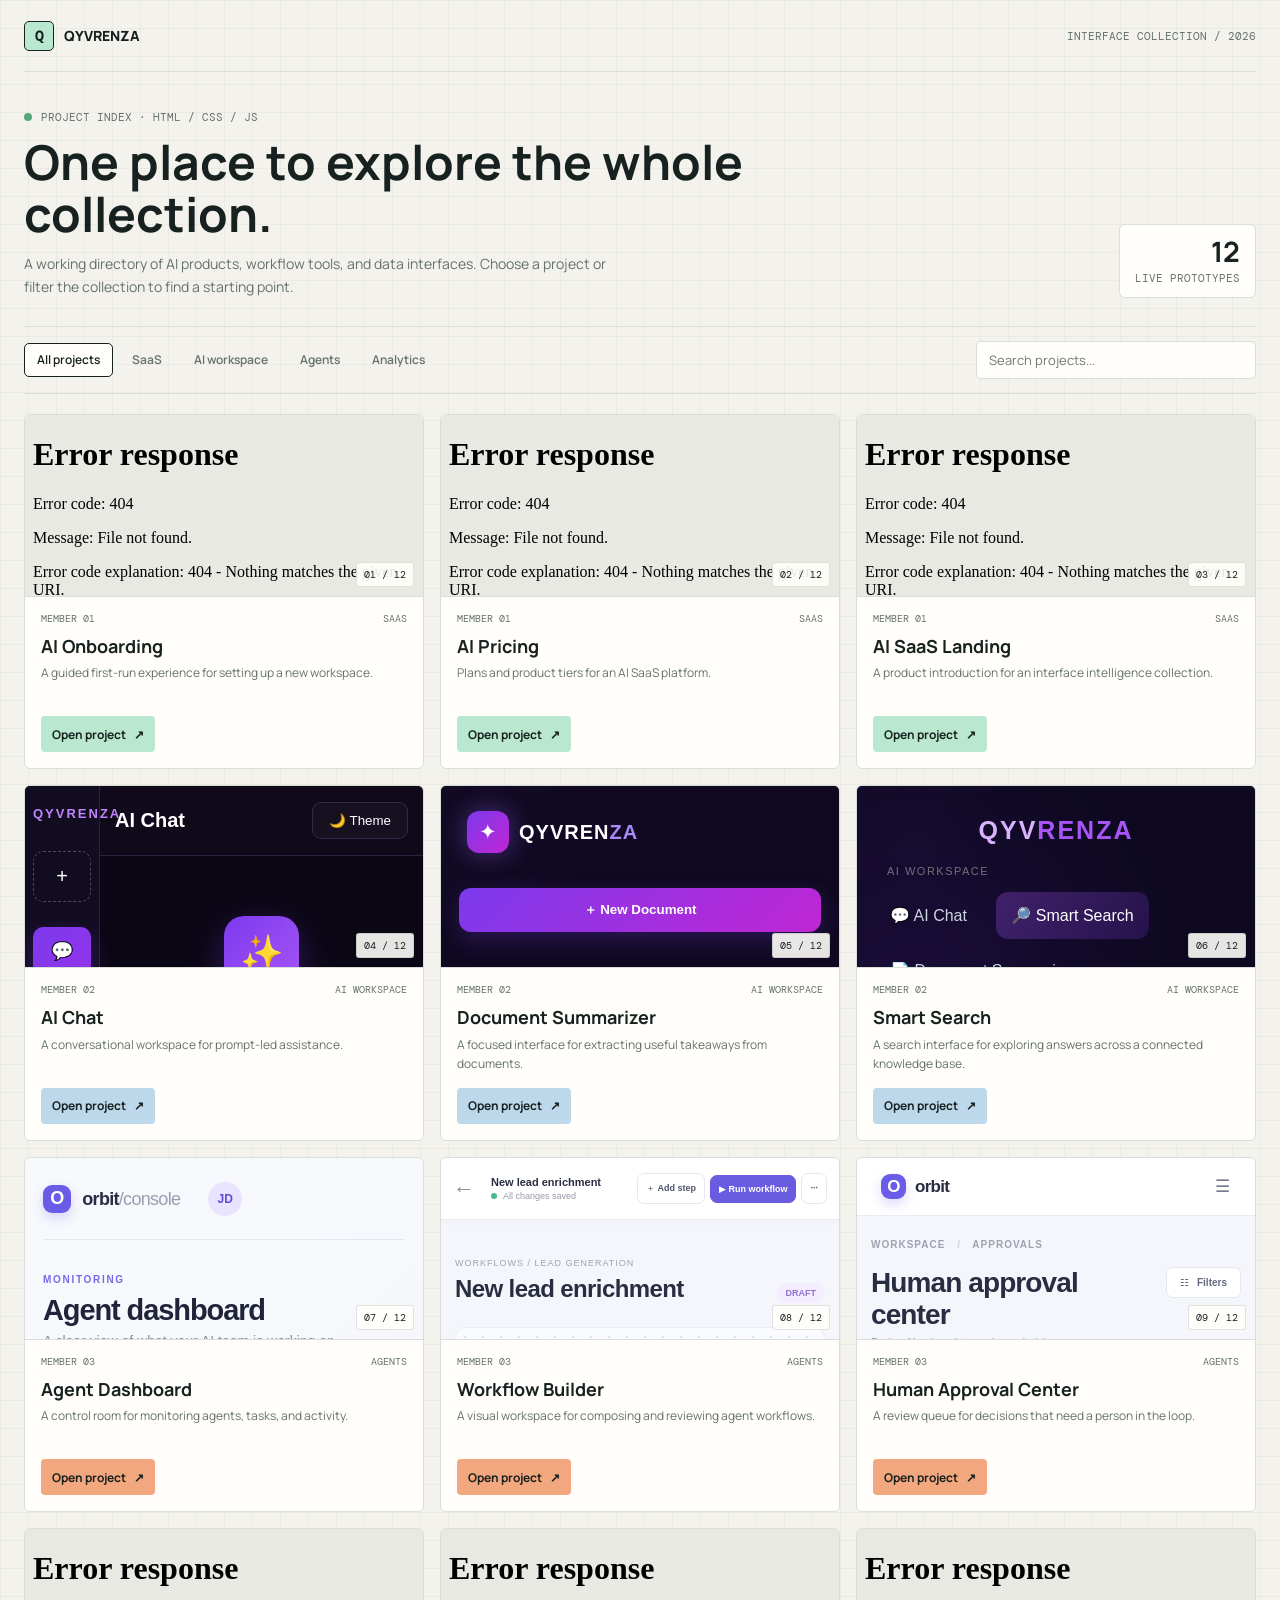
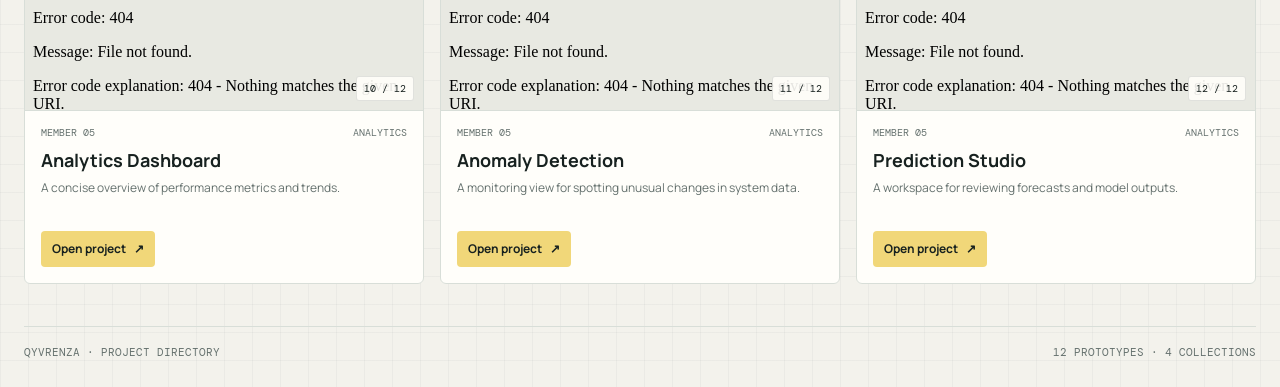
==== index.html @ 51207d74 "feat: add QYVRENZA project index" ====
<!doctype html>
<html lang="en">

<head>
    <meta charset="utf-8">
    <meta name="viewport" content="width=device-width, initial-scale=1">
    <meta name="theme-color" content="#f3f2ec">
    <meta name="description" content="Explore the QYVRENZA collection of AI, SaaS, workflow, and analytics interfaces.">
    <title>QYVRENZA | Project Index</title>
    <link rel="preconnect" href="https://fonts.googleapis.com">
    <link rel="preconnect" href="https://fonts.gstatic.com" crossorigin>
    <link
        href="https://fonts.googleapis.com/css2?family=DM+Mono:wght@400;500&family=Manrope:wght@400;500;600;700;800&display=swap"
        rel="stylesheet">
    <style>
        :root {
            color-scheme: light;
            --paper: #f3f2ec;
            --surface: #fffefa;
            --ink: #17211f;
            --muted: #65716e;
            --line: #d8ded8;
            --green: #b9e7cf;
            --orange: #f2a77e;
            --yellow: #f1d779;
            --blue: #bed8eb;
            --mono: "DM Mono", Consolas, monospace;
            --sans: "Manrope", "Trebuchet MS", sans-serif;
        }

        * {
            box-sizing: border-box;
        }

        body {
            min-width: 320px;
            margin: 0;
            color: var(--ink);
            background-color: var(--paper);
            background-image: linear-gradient(rgba(23, 33, 31, .035) 1px, transparent 1px), linear-gradient(90deg, rgba(23, 33, 31, .035) 1px, transparent 1px);
            background-size: 28px 28px;
            font-family: var(--sans);
            letter-spacing: 0;
        }

        a {
            color: inherit;
        }

        .shell {
            width: min(1320px, calc(100% - 48px));
            margin: 0 auto;
        }

        .topbar {
            display: flex;
            align-items: center;
            justify-content: space-between;
            min-height: 72px;
            border-bottom: 1px solid var(--line);
        }

        .brand {
            display: inline-flex;
            align-items: center;
            gap: 10px;
            text-decoration: none;
            font-size: 14px;
            font-weight: 800;
        }

        .brand-mark {
            display: grid;
            width: 30px;
            aspect-ratio: 1;
            place-items: center;
            border: 1px solid var(--ink);
            border-radius: 5px;
            background: var(--green);
            font-family: var(--mono);
            font-size: 14px;
        }

        .top-note,
        .eyebrow,
        .app-meta,
        .count,
        .footer-note {
            font-family: var(--mono);
            font-size: 11px;
            text-transform: uppercase;
        }

        .top-note {
            color: var(--muted);
        }

        .intro {
            display: grid;
            grid-template-columns: minmax(0, 1fr) auto;
            gap: 28px;
            align-items: end;
            padding: 38px 0 28px;
        }

        .eyebrow {
            display: flex;
            align-items: center;
            gap: 9px;
            margin: 0 0 12px;
            color: var(--muted);
        }

        .eyebrow::before {
            width: 8px;
            height: 8px;
            border-radius: 50%;
            background: #58a77b;
            content: "";
        }

        h1 {
            max-width: 720px;
            margin: 0;
            font-size: clamp(30px, 4vw, 48px);
            line-height: 1.08;
            font-weight: 700;
        }

        .intro-copy {
            max-width: 610px;
            margin: 12px 0 0;
            color: var(--muted);
            font-size: 14px;
            line-height: 1.65;
        }

        .project-count {
            display: grid;
            min-width: 112px;
            padding: 12px 15px;
            border: 1px solid var(--line);
            border-radius: 6px;
            background: var(--surface);
            text-align: right;
        }

        .project-count strong {
            font-size: 28px;
            line-height: 1;
        }

        .count {
            margin-top: 6px;
            color: var(--muted);
        }

        .toolbar {
            display: flex;
            align-items: center;
            justify-content: space-between;
            gap: 14px;
            padding: 14px 0;
            border-top: 1px solid var(--line);
            border-bottom: 1px solid var(--line);
        }

        .filters {
            display: flex;
            flex-wrap: wrap;
            gap: 6px;
        }

        .filter {
            min-height: 34px;
            padding: 0 12px;
            border: 1px solid transparent;
            border-radius: 5px;
            color: var(--muted);
            background: transparent;
            font: 600 12px var(--sans);
            cursor: pointer;
        }

        .filter:hover {
            border-color: var(--line);
            color: var(--ink);
        }

        .filter[aria-pressed="true"] {
            border-color: var(--ink);
            color: var(--ink);
            background: var(--surface);
        }

        .search {
            width: min(280px, 100%);
            height: 38px;
            padding: 0 12px;
            border: 1px solid var(--line);
            border-radius: 5px;
            outline: none;
            color: var(--ink);
            background: var(--surface);
            font: 13px var(--sans);
        }

        .search:focus {
            border-color: #398864;
            box-shadow: 0 0 0 3px rgba(88, 167, 123, .16);
        }

        .grid {
            display: grid;
            grid-template-columns: repeat(3, minmax(0, 1fr));
            gap: 16px;
            padding: 20px 0 42px;
        }

        .app-card {
            min-width: 0;
            overflow: hidden;
            border: 1px solid var(--line);
            border-radius: 6px;
            background: var(--surface);
            animation: arrive .35s ease both;
        }

        .app-card:nth-child(3n + 2) {
            animation-delay: 45ms;
        }

        .app-card:nth-child(3n) {
            animation-delay: 90ms;
        }

        .preview {
            position: relative;
            height: 182px;
            overflow: hidden;
            border-bottom: 1px solid var(--line);
            background: #e8e9e2;
            pointer-events: none;
        }

        .preview iframe {
            display: block;
            width: 100%;
            height: 100%;
            border: 0;
            pointer-events: none;
            transform-origin: top left;
        }

        .preview-label {
            position: absolute;
            right: 9px;
            bottom: 9px;
            padding: 5px 7px;
            border: 1px solid rgba(23, 33, 31, .12);
            border-radius: 3px;
            color: var(--ink);
            background: rgba(255, 254, 250, .9);
            font: 10px var(--mono);
        }

        .app-body {
            padding: 15px 16px 16px;
        }

        .app-meta {
            display: flex;
            align-items: center;
            justify-content: space-between;
            gap: 12px;
            color: var(--muted);
            font-size: 10px;
        }

        .app-title {
            margin: 10px 0 6px;
            font-size: 18px;
            line-height: 1.25;
        }

        .app-description {
            min-height: 40px;
            margin: 0;
            color: var(--muted);
            font-size: 12px;
            line-height: 1.6;
        }

        .app-link {
            display: inline-flex;
            align-items: center;
            gap: 8px;
            min-height: 36px;
            margin-top: 13px;
            padding: 0 11px;
            border-radius: 4px;
            background: var(--green);
            font-size: 12px;
            font-weight: 700;
            text-decoration: none;
        }

        .app-link:hover {
            background: #a2d9bc;
        }

        .app-card[data-group="workspace"] .app-link {
            background: var(--blue);
        }

        .app-card[data-group="agents"] .app-link {
            background: var(--orange);
        }

        .app-card[data-group="analytics"] .app-link {
            background: var(--yellow);
        }

        .empty-state {
            display: none;
            grid-column: 1 / -1;
            padding: 45px 20px;
            border: 1px dashed var(--line);
            color: var(--muted);
            text-align: center;
            font-size: 14px;
        }

        .footer {
            display: flex;
            justify-content: space-between;
            gap: 16px;
            padding: 18px 0 28px;
            border-top: 1px solid var(--line);
            color: var(--muted);
        }

        .footer-note {
            margin: 0;
        }

        .sr-only {
            position: absolute;
            width: 1px;
            height: 1px;
            padding: 0;
            overflow: hidden;
            clip: rect(0, 0, 0, 0);
            white-space: nowrap;
            border: 0;
        }

        @keyframes arrive {
            from {
                opacity: 0;
                transform: translateY(8px);
            }

            to {
                opacity: 1;
                transform: translateY(0);
            }
        }

        @media (max-width: 900px) {
            .grid {
                grid-template-columns: repeat(2, minmax(0, 1fr));
            }

            .toolbar {
                align-items: flex-start;
                flex-direction: column;
            }

            .search {
                width: 100%;
            }
        }

        @media (max-width: 600px) {
            .shell {
                width: min(100% - 28px, 520px);
            }

            .topbar {
                min-height: 60px;
            }

            .top-note {
                font-size: 9px;
            }

            .intro {
                grid-template-columns: 1fr;
                gap: 16px;
                padding: 26px 0 20px;
            }

            .project-count {
                display: flex;
                align-items: baseline;
                gap: 9px;
                width: fit-content;
                text-align: left;
            }

            .project-count strong {
                font-size: 21px;
            }

            .count {
                margin: 0;
            }

            .grid {
                grid-template-columns: 1fr;
                gap: 12px;
                padding-top: 14px;
            }

            .preview {
                height: 195px;
            }

            .app-description {
                min-height: 0;
            }

            .footer {
                flex-direction: column;
            }
        }

        @media (prefers-reduced-motion: reduce) {

            *,
            *::before,
            *::after {
                scroll-behavior: auto !important;
                animation-duration: .01ms !important;
                animation-iteration-count: 1 !important;
            }
        }
    </style>
</head>

<body>
    <header class="shell topbar">
        <a class="brand" href="index.html" aria-label="QYVRENZA project index">
            <span class="brand-mark" aria-hidden="true">Q</span>
            <span>QYVRENZA</span>
        </a>
        <span class="top-note">Interface collection / 2026</span>
    </header>

    <main class="shell">
        <section class="intro" aria-labelledby="page-title">
            <div>
                <p class="eyebrow">Project index · HTML / CSS / JS</p>
                <h1 id="page-title">One place to explore the whole collection.</h1>
                <p class="intro-copy">A working directory of AI products, workflow tools, and data interfaces. Choose a
                    project or filter the collection to find a starting point.</p>
            </div>
            <div class="project-count">
                <strong id="total-count">12</strong>
                <span class="count">live prototypes</span>
            </div>
        </section>

        <section class="toolbar" aria-label="Project filters">
            <div class="filters" role="group" aria-label="Filter by collection">
                <button class="filter" type="button" data-filter="all" aria-pressed="true">All projects</button>
                <button class="filter" type="button" data-filter="saas" aria-pressed="false">SaaS</button>
                <button class="filter" type="button" data-filter="workspace" aria-pressed="false">AI workspace</button>
                <button class="filter" type="button" data-filter="agents" aria-pressed="false">Agents</button>
                <button class="filter" type="button" data-filter="analytics" aria-pressed="false">Analytics</button>
            </div>
            <label class="sr-only" for="project-search">Search projects</label>
            <input class="search" id="project-search" type="search" placeholder="Search projects..." autocomplete="off">
        </section>

        <section class="grid" id="project-grid" aria-label="Projects">
            <article class="app-card" data-group="saas" data-search="onboarding workspace setup member 1">
                <div class="preview"><iframe src="member-1/ai-onboarding/index.html" title="Preview: AI onboarding"
                        loading="lazy"></iframe><span class="preview-label">01 / 12</span></div>
                <div class="app-body">
                    <div class="app-meta"><span>Member 01</span><span>SaaS</span></div>
                    <h2 class="app-title">AI Onboarding</h2>
                    <p class="app-description">A guided first-run experience for setting up a new workspace.</p><a
                        class="app-link" href="member-1/ai-onboarding/index.html">Open project <span
                            aria-hidden="true">↗</span></a>
                </div>
            </article>

            <article class="app-card" data-group="saas" data-search="pricing plans billing member 1">
                <div class="preview"><iframe src="member-1/ai-pricing/index.html" title="Preview: AI pricing"
                        loading="lazy"></iframe><span class="preview-label">02 / 12</span></div>
                <div class="app-body">
                    <div class="app-meta"><span>Member 01</span><span>SaaS</span></div>
                    <h2 class="app-title">AI Pricing</h2>
                    <p class="app-description">Plans and product tiers for an AI SaaS platform.</p><a class="app-link"
                        href="member-1/ai-pricing/index.html">Open project <span aria-hidden="true">↗</span></a>
                </div>
            </article>

            <article class="app-card" data-group="saas" data-search="landing product interface intelligence member 1">
                <div class="preview"><iframe src="member-1/ai-saas-landing/index.html"
                        title="Preview: AI SaaS landing page" loading="lazy"></iframe><span class="preview-label">03 /
                        12</span></div>
                <div class="app-body">
                    <div class="app-meta"><span>Member 01</span><span>SaaS</span></div>
                    <h2 class="app-title">AI SaaS Landing</h2>
                    <p class="app-description">A product introduction for an interface intelligence collection.</p><a
                        class="app-link" href="member-1/ai-saas-landing/index.html">Open project <span
                            aria-hidden="true">↗</span></a>
                </div>
            </article>

            <article class="app-card" data-group="workspace" data-search="chat assistant conversation member 2">
                <div class="preview"><iframe src="member-2/AI-Chat/index.html" title="Preview: AI chat workspace"
                        loading="lazy"></iframe><span class="preview-label">04 / 12</span></div>
                <div class="app-body">
                    <div class="app-meta"><span>Member 02</span><span>AI workspace</span></div>
                    <h2 class="app-title">AI Chat</h2>
                    <p class="app-description">A conversational workspace for prompt-led assistance.</p><a
                        class="app-link" href="member-2/AI-Chat/index.html">Open project <span
                            aria-hidden="true">↗</span></a>
                </div>
            </article>

            <article class="app-card" data-group="workspace" data-search="document summarize summary member 2">
                <div class="preview"><iframe src="member-2/document-summarizer/index.html"
                        title="Preview: document summarizer" loading="lazy"></iframe><span class="preview-label">05 /
                        12</span></div>
                <div class="app-body">
                    <div class="app-meta"><span>Member 02</span><span>AI workspace</span></div>
                    <h2 class="app-title">Document Summarizer</h2>
                    <p class="app-description">A focused interface for extracting useful takeaways from documents.</p><a
                        class="app-link" href="member-2/document-summarizer/index.html">Open project <span
                            aria-hidden="true">↗</span></a>
                </div>
            </article>

            <article class="app-card" data-group="workspace" data-search="smart search knowledge find member 2">
                <div class="preview"><iframe src="member-2/smart-search/index.html" title="Preview: AI smart search"
                        loading="lazy"></iframe><span class="preview-label">06 / 12</span></div>
                <div class="app-body">
                    <div class="app-meta"><span>Member 02</span><span>AI workspace</span></div>
                    <h2 class="app-title">Smart Search</h2>
                    <p class="app-description">A search interface for exploring answers across a connected knowledge
                        base.</p><a class="app-link" href="member-2/smart-search/index.html">Open project <span
                            aria-hidden="true">↗</span></a>
                </div>
            </article>

            <article class="app-card" data-group="agents" data-search="agent dashboard monitor overview member 3">
                <div class="preview"><iframe src="member-3/ai-agent-dashboard/index.html"
                        title="Preview: agent dashboard" loading="lazy"></iframe><span class="preview-label">07 /
                        12</span></div>
                <div class="app-body">
                    <div class="app-meta"><span>Member 03</span><span>Agents</span></div>
                    <h2 class="app-title">Agent Dashboard</h2>
                    <p class="app-description">A control room for monitoring agents, tasks, and activity.</p><a
                        class="app-link" href="member-3/ai-agent-dashboard/index.html">Open project <span
                            aria-hidden="true">↗</span></a>
                </div>
            </article>

            <article class="app-card" data-group="agents" data-search="workflow builder automation member 3">
                <div class="preview"><iframe src="member-3/ai-workflow-builder/index.html"
                        title="Preview: AI workflow builder" loading="lazy"></iframe><span class="preview-label">08 /
                        12</span></div>
                <div class="app-body">
                    <div class="app-meta"><span>Member 03</span><span>Agents</span></div>
                    <h2 class="app-title">Workflow Builder</h2>
                    <p class="app-description">A visual workspace for composing and reviewing agent workflows.</p><a
                        class="app-link" href="member-3/ai-workflow-builder/index.html">Open project <span
                            aria-hidden="true">↗</span></a>
                </div>
            </article>

            <article class="app-card" data-group="agents" data-search="human approval review decisions member 3">
                <div class="preview"><iframe src="member-3/human-approval-center/index.html"
                        title="Preview: human approval center" loading="lazy"></iframe><span class="preview-label">09 /
                        12</span></div>
                <div class="app-body">
                    <div class="app-meta"><span>Member 03</span><span>Agents</span></div>
                    <h2 class="app-title">Human Approval Center</h2>
                    <p class="app-description">A review queue for decisions that need a person in the loop.</p><a
                        class="app-link" href="member-3/human-approval-center/index.html">Open project <span
                            aria-hidden="true">↗</span></a>
                </div>
            </article>

            <article class="app-card" data-group="analytics" data-search="analytics dashboard metrics member 5">
                <div class="preview"><iframe src="member-5/analytics-dashboard/index.html"
                        title="Preview: analytics dashboard" loading="lazy"></iframe><span class="preview-label">10 /
                        12</span></div>
                <div class="app-body">
                    <div class="app-meta"><span>Member 05</span><span>Analytics</span></div>
                    <h2 class="app-title">Analytics Dashboard</h2>
                    <p class="app-description">A concise overview of performance metrics and trends.</p><a
                        class="app-link" href="member-5/analytics-dashboard/index.html">Open project <span
                            aria-hidden="true">↗</span></a>
                </div>
            </article>

            <article class="app-card" data-group="analytics" data-search="anomaly detection alerts monitor member 5">
                <div class="preview"><iframe src="member-5/anomaly-detection/index.html"
                        title="Preview: anomaly detection" loading="lazy"></iframe><span class="preview-label">11 /
                        12</span></div>
                <div class="app-body">
                    <div class="app-meta"><span>Member 05</span><span>Analytics</span></div>
                    <h2 class="app-title">Anomaly Detection</h2>
                    <p class="app-description">A monitoring view for spotting unusual changes in system data.</p><a
                        class="app-link" href="member-5/anomaly-detection/index.html">Open project <span
                            aria-hidden="true">↗</span></a>
                </div>
            </article>

            <article class="app-card" data-group="analytics" data-search="prediction studio forecast modeling member 5">
                <div class="preview"><iframe src="member-5/prediction-studio/index.html"
                        title="Preview: prediction studio" loading="lazy"></iframe><span class="preview-label">12 /
                        12</span></div>
                <div class="app-body">
                    <div class="app-meta"><span>Member 05</span><span>Analytics</span></div>
                    <h2 class="app-title">Prediction Studio</h2>
                    <p class="app-description">A workspace for reviewing forecasts and model outputs.</p><a
                        class="app-link" href="member-5/prediction-studio/index.html">Open project <span
                            aria-hidden="true">↗</span></a>
                </div>
            </article>

            <p class="empty-state" id="empty-state">No projects match those filters.</p>
        </section>
    </main>

    <footer class="shell footer">
        <p class="footer-note">QYVRENZA · Project directory</p>
        <p class="footer-note">12 prototypes · 4 collections</p>
    </footer>

    <script>
        const cards = [...document.querySelectorAll('.app-card')];
        const filters = [...document.querySelectorAll('.filter')];
        const search = document.querySelector('#project-search');
        const emptyState = document.querySelector('#empty-state');
        const totalCount = document.querySelector('#total-count');
        let activeFilter = 'all';

        function updateProjects() {
            const query = search.value.trim().toLowerCase();
            let visibleCount = 0;

            for (const card of cards) {
                const matchesFilter = activeFilter === 'all' || card.dataset.group === activeFilter;
                const matchesSearch = `${card.dataset.search} ${card.textContent}`.toLowerCase().includes(query);
                const isVisible = matchesFilter && matchesSearch;
                card.hidden = !isVisible;
                if (isVisible) visibleCount += 1;
            }

            emptyState.style.display = visibleCount === 0 ? 'block' : 'none';
            totalCount.textContent = String(visibleCount);
        }

        for (const button of filters) {
            button.addEventListener('click', () => {
                activeFilter = button.dataset.filter;
                for (const filter of filters) filter.setAttribute('aria-pressed', String(filter === button));
                updateProjects();
            });
        }

        search.addEventListener('input', updateProjects);
    </script>
</body>

</html>
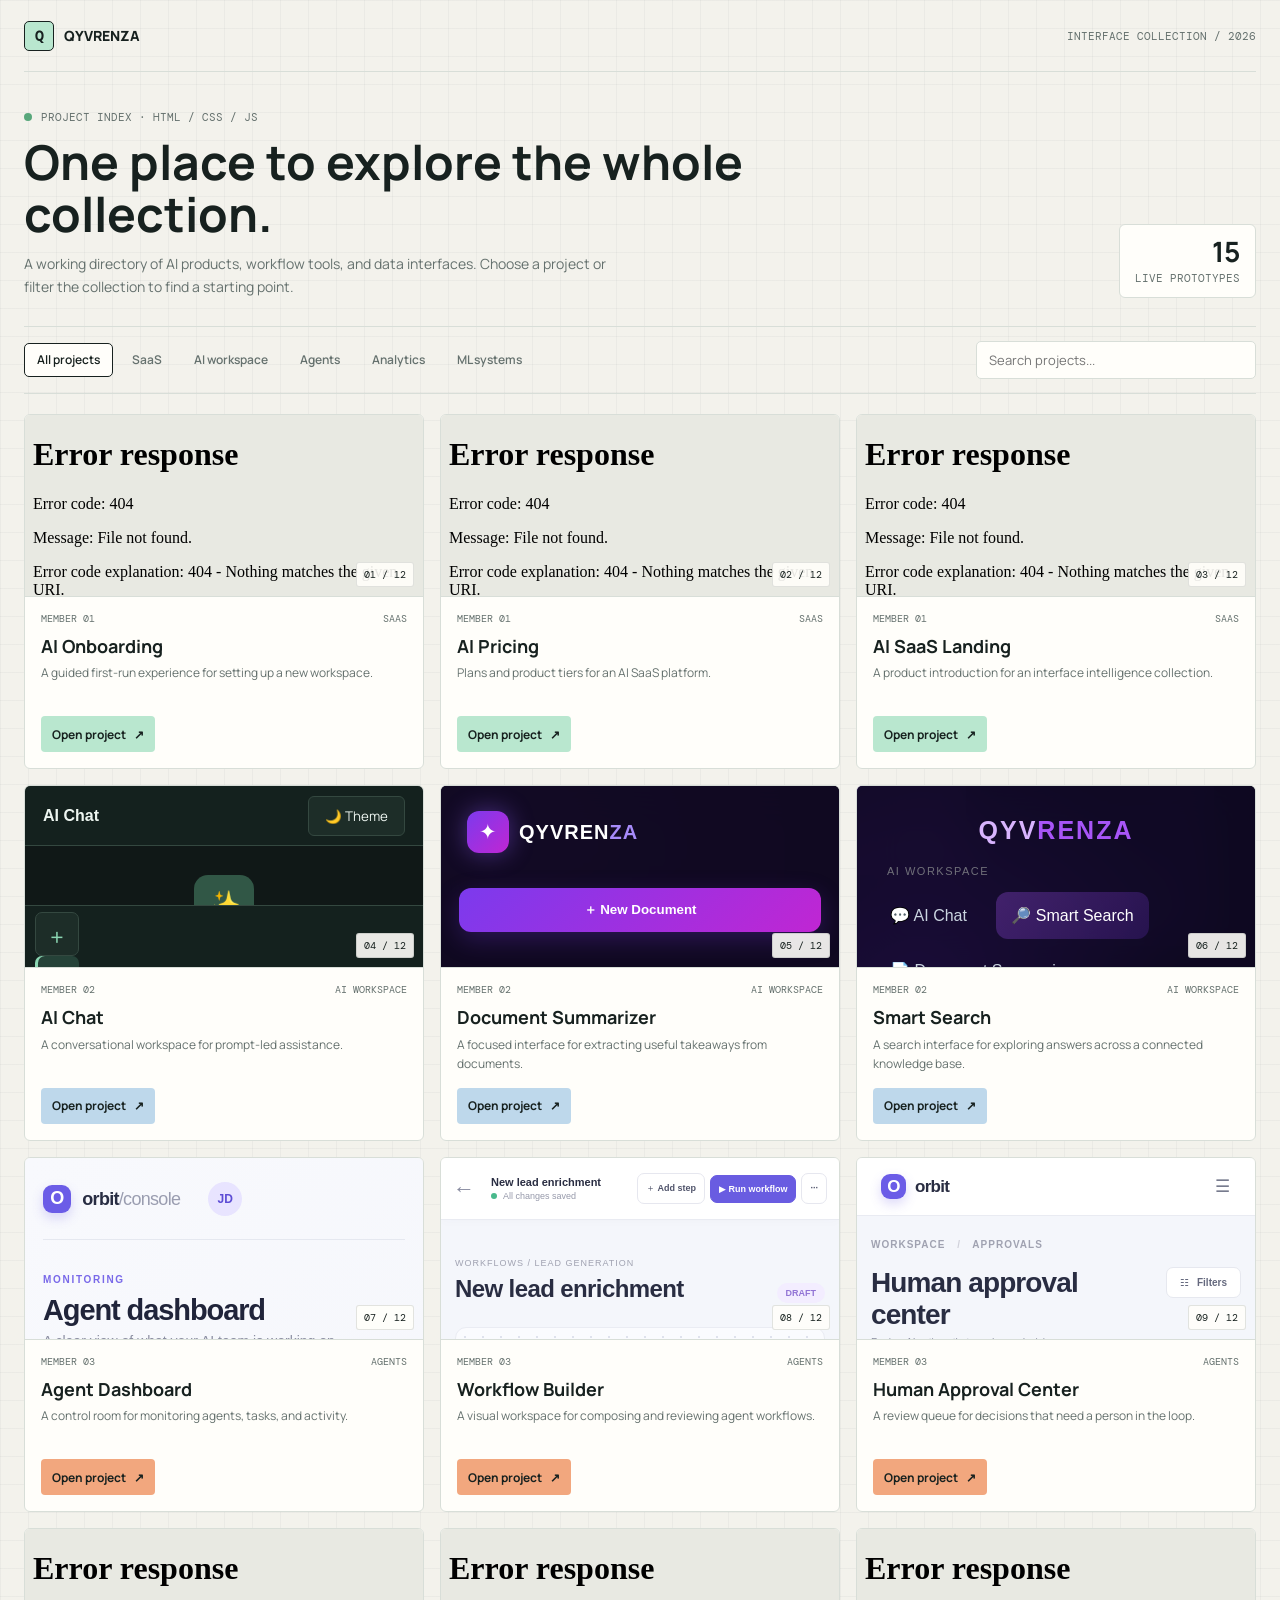
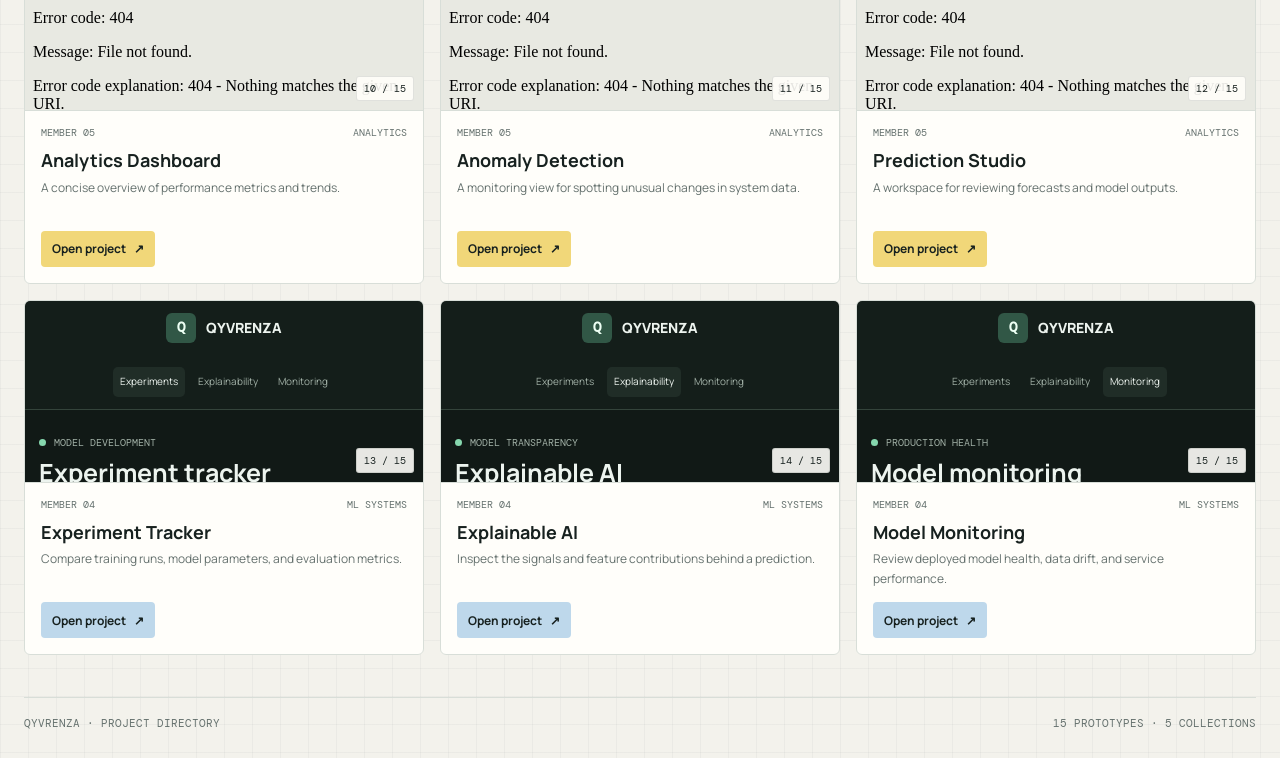
==== commit eed833e3: "feat: organize Member 4 ML apps" ====
--- a/index.html
+++ b/index.html
@@ -321,6 +321,10 @@
             background: var(--yellow);
         }
 
+        .app-card[data-group="mlops"] .app-link {
+            background: var(--blue);
+        }
+
         .empty-state {
             display: none;
             grid-column: 1 / -1;
@@ -467,7 +471,7 @@
                     project or filter the collection to find a starting point.</p>
             </div>
             <div class="project-count">
-                <strong id="total-count">12</strong>
+                <strong id="total-count">15</strong>
                 <span class="count">live prototypes</span>
             </div>
         </section>
@@ -479,6 +483,7 @@
                 <button class="filter" type="button" data-filter="workspace" aria-pressed="false">AI workspace</button>
                 <button class="filter" type="button" data-filter="agents" aria-pressed="false">Agents</button>
                 <button class="filter" type="button" data-filter="analytics" aria-pressed="false">Analytics</button>
+                <button class="filter" type="button" data-filter="mlops" aria-pressed="false">ML systems</button>
             </div>
             <label class="sr-only" for="project-search">Search projects</label>
             <input class="search" id="project-search" type="search" placeholder="Search projects..." autocomplete="off">
@@ -600,7 +605,7 @@
             <article class="app-card" data-group="analytics" data-search="analytics dashboard metrics member 5">
                 <div class="preview"><iframe src="member-5/analytics-dashboard/index.html"
                         title="Preview: analytics dashboard" loading="lazy"></iframe><span class="preview-label">10 /
-                        12</span></div>
+                        15</span></div>
                 <div class="app-body">
                     <div class="app-meta"><span>Member 05</span><span>Analytics</span></div>
                     <h2 class="app-title">Analytics Dashboard</h2>
@@ -613,7 +618,7 @@
             <article class="app-card" data-group="analytics" data-search="anomaly detection alerts monitor member 5">
                 <div class="preview"><iframe src="member-5/anomaly-detection/index.html"
                         title="Preview: anomaly detection" loading="lazy"></iframe><span class="preview-label">11 /
-                        12</span></div>
+                        15</span></div>
                 <div class="app-body">
                     <div class="app-meta"><span>Member 05</span><span>Analytics</span></div>
                     <h2 class="app-title">Anomaly Detection</h2>
@@ -626,7 +631,7 @@
             <article class="app-card" data-group="analytics" data-search="prediction studio forecast modeling member 5">
                 <div class="preview"><iframe src="member-5/prediction-studio/index.html"
                         title="Preview: prediction studio" loading="lazy"></iframe><span class="preview-label">12 /
-                        12</span></div>
+                        15</span></div>
                 <div class="app-body">
                     <div class="app-meta"><span>Member 05</span><span>Analytics</span></div>
                     <h2 class="app-title">Prediction Studio</h2>
@@ -636,13 +641,54 @@
                 </div>
             </article>
 
+            <article class="app-card" data-group="mlops"
+                data-search="experiment tracker machine learning model runs member 4">
+                <div class="preview"><iframe src="member-4/experiment-tracker/index.html"
+                        title="Preview: ML experiment tracker" loading="lazy"></iframe><span class="preview-label">13 /
+                        15</span></div>
+                <div class="app-body">
+                    <div class="app-meta"><span>Member 04</span><span>ML systems</span></div>
+                    <h2 class="app-title">Experiment Tracker</h2>
+                    <p class="app-description">Compare training runs, model parameters, and evaluation metrics.</p><a
+                        class="app-link" href="member-4/experiment-tracker/index.html">Open project <span
+                            aria-hidden="true">↗</span></a>
+                </div>
+            </article>
+
+            <article class="app-card" data-group="mlops"
+                data-search="explainable ai feature importance model transparency member 4">
+                <div class="preview"><iframe src="member-4/explainable-ai/index.html" title="Preview: explainable AI"
+                        loading="lazy"></iframe><span class="preview-label">14 /
+                        15</span></div>
+                <div class="app-body">
+                    <div class="app-meta"><span>Member 04</span><span>ML systems</span></div>
+                    <h2 class="app-title">Explainable AI</h2>
+                    <p class="app-description">Inspect the signals and feature contributions behind a prediction.</p><a
+                        class="app-link" href="member-4/explainable-ai/index.html">Open project <span
+                            aria-hidden="true">↗</span></a>
+                </div>
+            </article>
+
+            <article class="app-card" data-group="mlops" data-search="model monitoring drift latency health member 4">
+                <div class="preview"><iframe src="member-4/model-monitoring/index.html"
+                        title="Preview: model monitoring" loading="lazy"></iframe><span class="preview-label">15 /
+                        15</span></div>
+                <div class="app-body">
+                    <div class="app-meta"><span>Member 04</span><span>ML systems</span></div>
+                    <h2 class="app-title">Model Monitoring</h2>
+                    <p class="app-description">Review deployed model health, data drift, and service performance.</p><a
+                        class="app-link" href="member-4/model-monitoring/index.html">Open project <span
+                            aria-hidden="true">↗</span></a>
+                </div>
+            </article>
+
             <p class="empty-state" id="empty-state">No projects match those filters.</p>
         </section>
     </main>
 
     <footer class="shell footer">
         <p class="footer-note">QYVRENZA · Project directory</p>
-        <p class="footer-note">12 prototypes · 4 collections</p>
+        <p class="footer-note">15 prototypes · 5 collections</p>
     </footer>
 
     <script>
